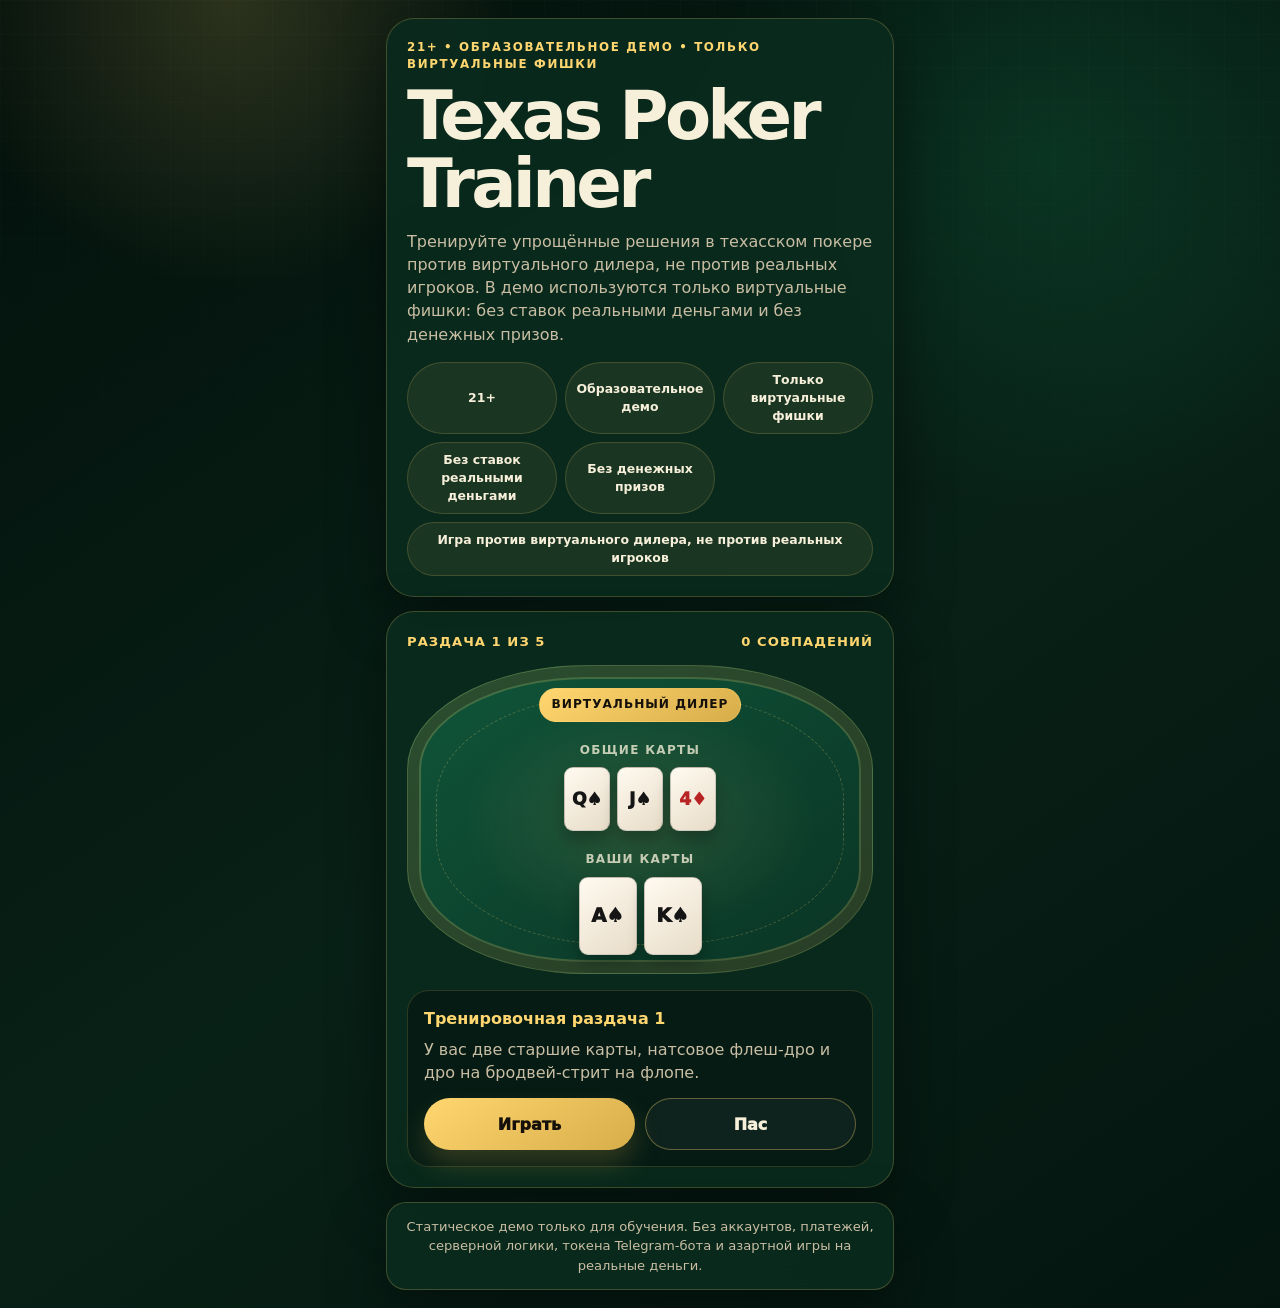
==== website/demo/index.html @ 0be17fb0 "Localize Telegram demo to Russian" ====
<!DOCTYPE html>
<html lang="ru">
<head>
  <meta charset="UTF-8" />
  <meta name="viewport" content="width=device-width, initial-scale=1.0, viewport-fit=cover" />
  <meta
    name="description"
    content="Texas Poker Trainer — статическое образовательное демо для открытия в Telegram Mini App. 21+, только виртуальные фишки, без ставок реальными деньгами."
  />
  <title>Texas Poker Trainer — демо для Telegram Mini App</title>
  <!-- Полностью статическое демо: без бэкенда, отслеживания, cookies, хранилищ и внешних скриптов. -->
  <link rel="stylesheet" href="styles.css" />
</head>
<body>
  <main class="demo-shell" aria-live="polite">
    <section class="intro-card" aria-labelledby="demo-title">
      <p class="eyebrow">21+ • Образовательное демо • Только виртуальные фишки</p>
      <h1 id="demo-title">Texas Poker Trainer</h1>
      <p class="intro-text">
        Тренируйте упрощённые решения в техасском покере против виртуального дилера,
        не против реальных игроков. В демо используются только виртуальные фишки:
        без ставок реальными деньгами и без денежных призов.
      </p>
      <div class="safety-grid" aria-label="Важные ограничения демо">
        <span>21+</span>
        <span>Образовательное демо</span>
        <span>Только виртуальные фишки</span>
        <span>Без ставок реальными деньгами</span>
        <span>Без денежных призов</span>
        <span>Игра против виртуального дилера, не против реальных игроков</span>
      </div>
    </section>

    <section class="trainer-card" aria-labelledby="hand-title">
      <div class="progress-row">
        <span id="hand-progress">Раздача 1 из 5</span>
        <span id="score-label">0 совпадений</span>
      </div>

      <div class="table-card">
        <div class="dealer-badge">Виртуальный дилер</div>
        <div class="community-area">
          <p class="area-label">Общие карты</p>
          <div id="community-cards" class="cards" aria-label="Общие карты"></div>
        </div>
        <div class="player-area">
          <p class="area-label">Ваши карты</p>
          <div id="player-cards" class="cards player-cards" aria-label="Ваши карты"></div>
        </div>
      </div>

      <div class="decision-panel">
        <p id="hand-title" class="situation-title">Тренировочная раздача</p>
        <p id="situation-text" class="situation-text"></p>
        <div id="choice-buttons" class="choice-buttons">
          <button type="button" class="primary-action" data-choice="Играть">Играть</button>
          <button type="button" class="secondary-action" data-choice="Пас">Пас</button>
        </div>
        <div id="feedback" class="feedback" hidden></div>
        <button id="next-hand" type="button" class="next-button" hidden>Следующая раздача</button>
      </div>
    </section>

    <section id="completion" class="completion-card" hidden aria-labelledby="completion-title">
      <p class="eyebrow">Тренировочное демо завершено</p>
      <h2 id="completion-title">Хорошая тренировка.</h2>
      <p id="completion-score"></p>
      <p>
        Это упрощённое демо. Полный тренажёр доступен в Android-приложении.
      </p>
      <div class="completion-actions">
        <a
          class="store-button"
          href="https://play.google.com/store/apps/details?id=com.koshaapps.texaspokertrainer2"
          target="_blank"
          rel="noopener noreferrer"
        >
          Скачать в Google Play
        </a>
        <a
          class="site-button"
          href="https://egomoncuk-arch.github.io/texas-poker-trainer-site/"
          target="_blank"
          rel="noopener noreferrer"
        >
          Открыть официальный сайт
        </a>
      </div>
    </section>

    <footer class="demo-footer">
      <p>
        Статическое демо только для обучения. Без аккаунтов, платежей, серверной логики,
        токена Telegram-бота и азартной игры на реальные деньги.
      </p>
    </footer>
  </main>

  <script src="app.js"></script>
</body>
</html>
---- website/demo/styles.css ----
:root {
  --bg: #04150f;
  --felt: #0a3324;
  --felt-light: #10563a;
  --panel: rgba(10, 43, 30, 0.92);
  --panel-strong: rgba(6, 28, 20, 0.96);
  --gold: #d7ad4a;
  --gold-bright: #ffd66f;
  --cream: #f6efd9;
  --muted: #c9bea3;
  --line: rgba(255, 214, 111, 0.22);
  --danger: #ff8a72;
  --success: #62d78e;
  --shadow: 0 22px 58px rgba(0, 0, 0, 0.42);
}

* {
  box-sizing: border-box;
}

html {
  min-height: 100%;
  background: var(--bg);
}

body {
  min-height: 100%;
  margin: 0;
  color: var(--cream);
  background:
    radial-gradient(circle at 18% 0%, rgba(255, 214, 111, 0.16), transparent 18rem),
    radial-gradient(circle at 82% 12%, rgba(24, 160, 102, 0.18), transparent 22rem),
    linear-gradient(145deg, #03100b 0%, #082117 54%, #04150f 100%);
  font-family: system-ui, -apple-system, BlinkMacSystemFont, "Segoe UI", Arial, sans-serif;
  line-height: 1.45;
}

body::before {
  content: "";
  position: fixed;
  inset: 0;
  pointer-events: none;
  background-image:
    linear-gradient(rgba(255, 255, 255, 0.025) 1px, transparent 1px),
    linear-gradient(90deg, rgba(255, 255, 255, 0.025) 1px, transparent 1px);
  background-size: 34px 34px;
  mask-image: linear-gradient(to bottom, rgba(0, 0, 0, 0.7), transparent 72%);
}

button,
a {
  -webkit-tap-highlight-color: transparent;
}

button {
  font: inherit;
}

.demo-shell {
  position: relative;
  width: min(100%, 540px);
  min-height: 100vh;
  min-height: 100dvh;
  margin: 0 auto;
  padding: max(18px, env(safe-area-inset-top)) 16px max(18px, env(safe-area-inset-bottom));
}

.intro-card,
.trainer-card,
.completion-card,
.demo-footer {
  border: 1px solid var(--line);
  background: var(--panel);
  box-shadow: var(--shadow);
  backdrop-filter: blur(12px);
}

.intro-card,
.trainer-card,
.completion-card {
  border-radius: 28px;
  padding: 20px;
}

.intro-card {
  margin-bottom: 14px;
}

.eyebrow {
  margin: 0 0 10px;
  color: var(--gold-bright);
  font-size: 0.74rem;
  font-weight: 900;
  letter-spacing: 0.14em;
  text-transform: uppercase;
}

h1,
h2,
p {
  margin-top: 0;
}

h1,
h2 {
  margin-bottom: 12px;
  line-height: 1;
  letter-spacing: -0.055em;
}

h1 {
  font-size: clamp(2.45rem, 12vw, 4.2rem);
}

h2 {
  font-size: clamp(2rem, 9vw, 3.2rem);
}

.intro-text,
.situation-text,
.completion-card p,
.demo-footer p {
  color: var(--muted);
}

.intro-text {
  margin-bottom: 16px;
}

.safety-grid {
  display: grid;
  grid-template-columns: repeat(2, minmax(0, 1fr));
  gap: 8px;
}

.safety-grid span {
  min-height: 42px;
  display: grid;
  place-items: center;
  padding: 8px;
  border: 1px solid rgba(255, 214, 111, 0.18);
  border-radius: 999px;
  color: var(--cream);
  background: rgba(255, 214, 111, 0.07);
  font-size: 0.78rem;
  font-weight: 800;
  text-align: center;
}


.safety-grid span:last-child {
  grid-column: 1 / -1;
}

.progress-row {
  display: flex;
  justify-content: space-between;
  gap: 12px;
  margin-bottom: 14px;
  color: var(--gold-bright);
  font-size: 0.82rem;
  font-weight: 900;
  text-transform: uppercase;
  letter-spacing: 0.08em;
}

.table-card {
  position: relative;
  overflow: hidden;
  min-height: 308px;
  display: grid;
  align-content: space-between;
  gap: 20px;
  margin-bottom: 16px;
  padding: 22px 14px 18px;
  border: 1px solid rgba(255, 214, 111, 0.25);
  border-radius: 180px / 104px;
  background:
    radial-gradient(ellipse at center, rgba(255, 214, 111, 0.12), transparent 54%),
    linear-gradient(145deg, var(--felt-light), var(--felt));
  box-shadow: inset 0 0 0 11px rgba(5, 20, 14, 0.38), inset 0 0 0 13px rgba(255, 214, 111, 0.22);
}

.table-card::after {
  content: "";
  position: absolute;
  inset: 28px;
  border: 1px dashed rgba(255, 214, 111, 0.25);
  border-radius: inherit;
  pointer-events: none;
}

.dealer-badge {
  width: max-content;
  margin: 0 auto;
  padding: 7px 12px;
  border: 1px solid rgba(255, 214, 111, 0.25);
  border-radius: 999px;
  color: #15110a;
  background: linear-gradient(145deg, var(--gold-bright), var(--gold));
  font-size: 0.76rem;
  font-weight: 900;
  text-transform: uppercase;
  letter-spacing: 0.08em;
}

.community-area,
.player-area {
  position: relative;
  z-index: 1;
  text-align: center;
}

.area-label {
  margin-bottom: 8px;
  color: rgba(246, 239, 217, 0.78);
  font-size: 0.75rem;
  font-weight: 800;
  text-transform: uppercase;
  letter-spacing: 0.11em;
}

.cards {
  display: flex;
  flex-wrap: wrap;
  justify-content: center;
  gap: 7px;
}

.card {
  width: 46px;
  height: 64px;
  display: grid;
  place-items: center;
  border: 1px solid rgba(0, 0, 0, 0.18);
  border-radius: 9px;
  color: #151515;
  background: linear-gradient(145deg, #fffaf0, #e7dcc8);
  box-shadow: 0 9px 16px rgba(0, 0, 0, 0.26);
  font-size: 1.08rem;
  font-weight: 950;
}

.card.red {
  color: #b82424;
}

.player-cards .card {
  width: 58px;
  height: 78px;
  font-size: 1.22rem;
}

.decision-panel {
  border: 1px solid rgba(255, 214, 111, 0.16);
  border-radius: 22px;
  padding: 16px;
  background: var(--panel-strong);
}

.situation-title {
  margin-bottom: 8px;
  color: var(--gold-bright);
  font-weight: 900;
}

.situation-text {
  margin-bottom: 14px;
}

.choice-buttons,
.completion-actions {
  display: grid;
  gap: 10px;
}

.primary-action,
.secondary-action,
.next-button,
.store-button,
.site-button {
  min-height: 52px;
  display: inline-flex;
  align-items: center;
  justify-content: center;
  border-radius: 999px;
  font-weight: 950;
  text-decoration: none;
  cursor: pointer;
}

.primary-action,
.next-button,
.store-button {
  border: 0;
  color: #15110a;
  background: linear-gradient(145deg, var(--gold-bright), var(--gold));
  box-shadow: 0 14px 28px rgba(215, 173, 74, 0.22);
}

.secondary-action,
.site-button {
  border: 1px solid rgba(255, 214, 111, 0.35);
  color: var(--cream);
  background: rgba(255, 255, 255, 0.04);
}

.primary-action:active,
.secondary-action:active,
.next-button:active,
.store-button:active,
.site-button:active {
  transform: translateY(1px);
}

.feedback {
  margin-top: 14px;
  padding: 14px;
  border-radius: 18px;
  background: rgba(255, 255, 255, 0.055);
}

.feedback h3 {
  margin: 0 0 8px;
  font-size: 1.1rem;
}

.feedback p {
  margin: 0 0 8px;
  color: var(--muted);
}

.feedback p:last-child {
  margin-bottom: 0;
}

.feedback .matched {
  color: var(--success);
}

.feedback .missed {
  color: var(--danger);
}

.next-button {
  width: 100%;
  margin-top: 12px;
}

.completion-card {
  margin-top: 14px;
}

.completion-card[hidden],
.trainer-card[hidden],
.feedback[hidden],
.next-button[hidden] {
  display: none;
}

.demo-footer {
  margin-top: 14px;
  padding: 14px 16px;
  border-radius: 20px;
}

.demo-footer p {
  margin: 0;
  font-size: 0.82rem;
  text-align: center;
}

@media (min-width: 460px) {
  .choice-buttons,
  .completion-actions {
    grid-template-columns: repeat(2, minmax(0, 1fr));
  }

  .safety-grid {
    grid-template-columns: repeat(3, minmax(0, 1fr));
  }
}
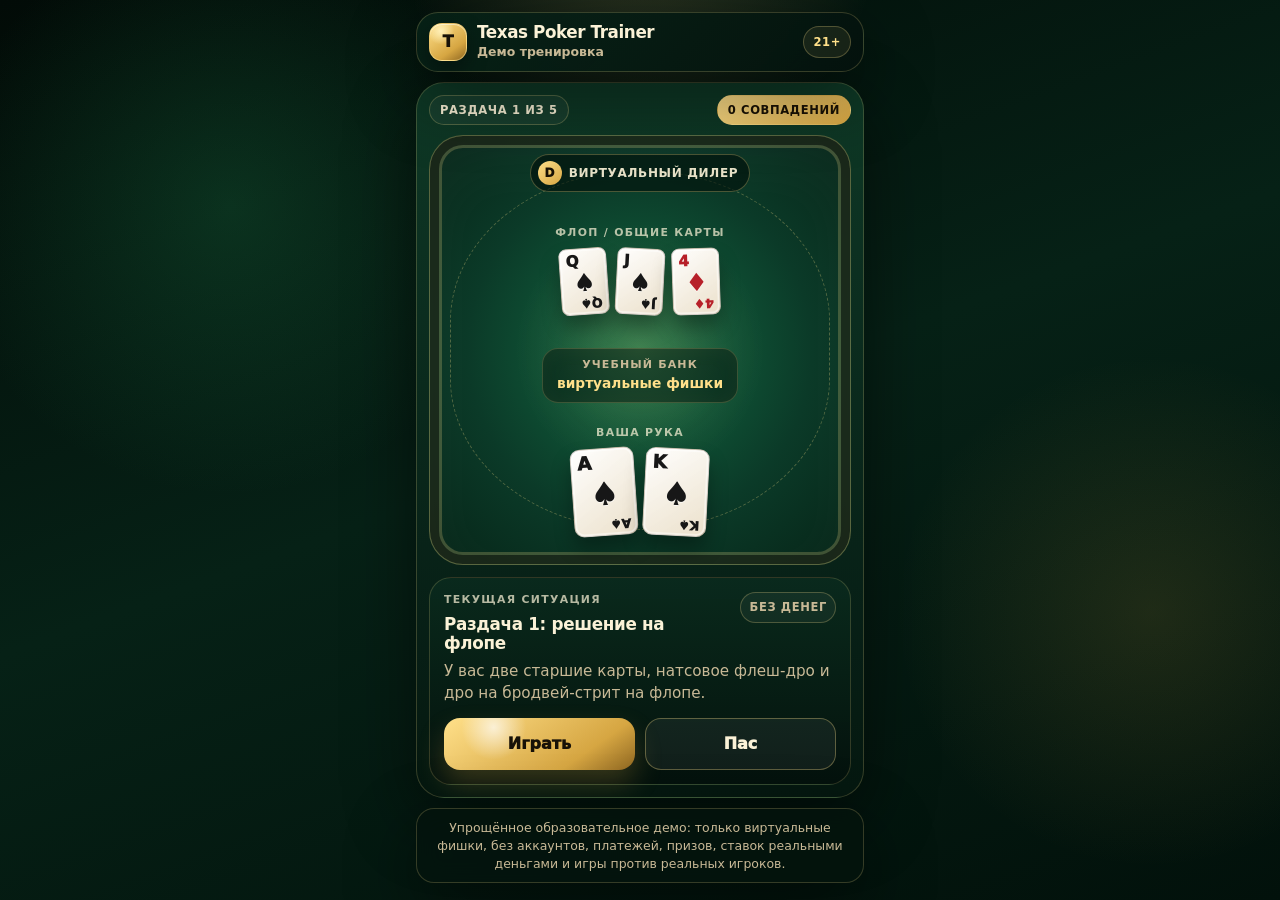
==== commit 655516d0: "Polish Russian demo copy" ====
--- a/website/demo/index.html
+++ b/website/demo/index.html
@@ -5,7 +5,7 @@
   <meta name="viewport" content="width=device-width, initial-scale=1.0, viewport-fit=cover" />
   <meta
     name="description"
-    content="Texas Poker Trainer — статическое образовательное демо для открытия в Telegram Mini App. 21+, только виртуальные фишки, без ставок реальными деньгами."
+    content="Texas Poker Trainer — статическое образовательное демо для Telegram Mini App. 21+, только виртуальные фишки, без ставок реальными деньгами."
   />
   <title>Texas Poker Trainer — демо для Telegram Mini App</title>
   <!-- Полностью статическое демо: без бэкенда, отслеживания, cookies, хранилищ и внешних скриптов. -->
@@ -13,58 +13,68 @@
 </head>
 <body>
   <main class="demo-shell" aria-live="polite">
-    <section class="intro-card" aria-labelledby="demo-title">
-      <p class="eyebrow">21+ • Образовательное демо • Только виртуальные фишки</p>
-      <h1 id="demo-title">Texas Poker Trainer</h1>
-      <p class="intro-text">
-        Тренируйте упрощённые решения в техасском покере против виртуального дилера,
-        не против реальных игроков. В демо используются только виртуальные фишки:
-        без ставок реальными деньгами и без денежных призов.
-      </p>
-      <div class="safety-grid" aria-label="Важные ограничения демо">
-        <span>21+</span>
-        <span>Образовательное демо</span>
-        <span>Только виртуальные фишки</span>
-        <span>Без ставок реальными деньгами</span>
-        <span>Без денежных призов</span>
-        <span>Игра против виртуального дилера, не против реальных игроков</span>
+    <header class="app-header" aria-labelledby="app-title">
+      <div class="brand-mark" aria-hidden="true">T</div>
+      <div class="brand-copy">
+        <h1 id="app-title">Texas Poker Trainer</h1>
+        <p>Демо тренировка</p>
       </div>
-    </section>
+      <span class="age-badge">21+</span>
+    </header>
 
     <section class="trainer-card" aria-labelledby="hand-title">
-      <div class="progress-row">
-        <span id="hand-progress">Раздача 1 из 5</span>
-        <span id="score-label">0 совпадений</span>
+      <div class="status-row" aria-label="Прогресс тренировки">
+        <span id="hand-progress" class="status-pill">Раздача 1 из 5</span>
+        <span id="score-label" class="status-pill status-pill--gold">0 совпадений</span>
       </div>
 
-      <div class="table-card">
-        <div class="dealer-badge">Виртуальный дилер</div>
+      <div class="table-card" aria-label="Покерный стол">
+        <div class="dealer-seat">
+          <span class="dealer-chip" aria-hidden="true">D</span>
+          <span>Виртуальный дилер</span>
+        </div>
+
         <div class="community-area">
-          <p class="area-label">Общие карты</p>
-          <div id="community-cards" class="cards" aria-label="Общие карты"></div>
+          <p class="area-label">Флоп / общие карты</p>
+          <div id="community-cards" class="cards community-cards" aria-label="Общие карты"></div>
         </div>
+
+        <div class="pot-panel" aria-label="Учебный банк">
+          <span>Учебный банк</span>
+          <strong>виртуальные фишки</strong>
+        </div>
+
         <div class="player-area">
-          <p class="area-label">Ваши карты</p>
+          <p class="area-label">Ваша рука</p>
           <div id="player-cards" class="cards player-cards" aria-label="Ваши карты"></div>
         </div>
       </div>
 
-      <div class="decision-panel">
-        <p id="hand-title" class="situation-title">Тренировочная раздача</p>
+      <article class="decision-panel" aria-labelledby="hand-title">
+        <div class="panel-heading">
+          <div>
+            <p class="panel-kicker">Текущая ситуация</p>
+            <h2 id="hand-title" class="situation-title">Тренировочная раздача</h2>
+          </div>
+          <span class="mode-chip">Без денег</span>
+        </div>
         <p id="situation-text" class="situation-text"></p>
-        <div id="choice-buttons" class="choice-buttons">
+
+        <div id="choice-buttons" class="choice-buttons" aria-label="Выберите тренировочное действие">
           <button type="button" class="primary-action" data-choice="Играть">Играть</button>
           <button type="button" class="secondary-action" data-choice="Пас">Пас</button>
         </div>
-        <div id="feedback" class="feedback" hidden></div>
+
+        <section id="feedback" class="feedback" hidden aria-label="Рекомендация тренажёра"></section>
         <button id="next-hand" type="button" class="next-button" hidden>Следующая раздача</button>
-      </div>
+      </article>
     </section>
 
     <section id="completion" class="completion-card" hidden aria-labelledby="completion-title">
-      <p class="eyebrow">Тренировочное демо завершено</p>
-      <h2 id="completion-title">Хорошая тренировка.</h2>
-      <p id="completion-score"></p>
+      <div class="completion-medal" aria-hidden="true">★</div>
+      <p class="panel-kicker">Тренировочное демо завершено</p>
+      <h2 id="completion-title">Сессия пройдена</h2>
+      <p id="completion-score" class="completion-score"></p>
       <p>
         Это упрощённое демо. Полный тренажёр доступен в Android-приложении.
       </p>
@@ -88,12 +98,12 @@
       </div>
     </section>
 
-    <footer class="demo-footer">
+    <aside class="safety-panel" aria-label="Ограничения демо">
       <p>
-        Статическое демо только для обучения. Без аккаунтов, платежей, серверной логики,
-        токена Telegram-бота и азартной игры на реальные деньги.
+        Упрощённое образовательное демо: только виртуальные фишки, без аккаунтов,
+        платежей, призов, ставок реальными деньгами и игры против реальных игроков.
       </p>
-    </footer>
+    </aside>
   </main>
 
   <script src="app.js"></script>
--- a/website/demo/styles.css
+++ b/website/demo/styles.css
@@ -1,17 +1,22 @@
 :root {
-  --bg: #04150f;
-  --felt: #0a3324;
-  --felt-light: #10563a;
-  --panel: rgba(10, 43, 30, 0.92);
-  --panel-strong: rgba(6, 28, 20, 0.96);
-  --gold: #d7ad4a;
-  --gold-bright: #ffd66f;
-  --cream: #f6efd9;
-  --muted: #c9bea3;
-  --line: rgba(255, 214, 111, 0.22);
-  --danger: #ff8a72;
-  --success: #62d78e;
-  --shadow: 0 22px 58px rgba(0, 0, 0, 0.42);
+  --bg: #02110b;
+  --felt: #0b3a28;
+  --felt-deep: #062417;
+  --felt-light: #136b43;
+  --panel: rgba(8, 31, 22, 0.94);
+  --panel-soft: rgba(14, 54, 37, 0.82);
+  --panel-strong: rgba(4, 20, 14, 0.98);
+  --gold: #d6a642;
+  --gold-bright: #ffe08a;
+  --gold-deep: #8f6721;
+  --cream: #fbf2d7;
+  --muted: #c8b996;
+  --line: rgba(255, 224, 138, 0.2);
+  --danger: #ff7c68;
+  --success: #5fe090;
+  --black-card: #171717;
+  --red-card: #b72029;
+  --shadow: 0 24px 70px rgba(0, 0, 0, 0.48);
 }
 
 * {
@@ -28,11 +33,12 @@
   margin: 0;
   color: var(--cream);
   background:
-    radial-gradient(circle at 18% 0%, rgba(255, 214, 111, 0.16), transparent 18rem),
-    radial-gradient(circle at 82% 12%, rgba(24, 160, 102, 0.18), transparent 22rem),
-    linear-gradient(145deg, #03100b 0%, #082117 54%, #04150f 100%);
+    radial-gradient(circle at 50% -8%, rgba(255, 224, 138, 0.18), transparent 15rem),
+    radial-gradient(circle at 18% 23%, rgba(33, 143, 85, 0.24), transparent 18rem),
+    radial-gradient(circle at 90% 68%, rgba(214, 166, 66, 0.13), transparent 16rem),
+    linear-gradient(160deg, #020b07 0%, #062116 48%, #02110b 100%);
   font-family: system-ui, -apple-system, BlinkMacSystemFont, "Segoe UI", Arial, sans-serif;
-  line-height: 1.45;
+  line-height: 1.42;
 }
 
 body::before {
@@ -40,11 +46,10 @@
   position: fixed;
   inset: 0;
   pointer-events: none;
-  background-image:
-    linear-gradient(rgba(255, 255, 255, 0.025) 1px, transparent 1px),
-    linear-gradient(90deg, rgba(255, 255, 255, 0.025) 1px, transparent 1px);
-  background-size: 34px 34px;
-  mask-image: linear-gradient(to bottom, rgba(0, 0, 0, 0.7), transparent 72%);
+  background:
+    linear-gradient(120deg, rgba(255, 224, 138, 0.055) 0 1px, transparent 1px 22px),
+    linear-gradient(30deg, rgba(255, 255, 255, 0.025) 0 1px, transparent 1px 20px);
+  mask-image: radial-gradient(ellipse at top, rgba(0, 0, 0, 0.72), transparent 72%);
 }
 
 button,
@@ -54,45 +59,6 @@
 
 button {
   font: inherit;
-}
-
-.demo-shell {
-  position: relative;
-  width: min(100%, 540px);
-  min-height: 100vh;
-  min-height: 100dvh;
-  margin: 0 auto;
-  padding: max(18px, env(safe-area-inset-top)) 16px max(18px, env(safe-area-inset-bottom));
-}
-
-.intro-card,
-.trainer-card,
-.completion-card,
-.demo-footer {
-  border: 1px solid var(--line);
-  background: var(--panel);
-  box-shadow: var(--shadow);
-  backdrop-filter: blur(12px);
-}
-
-.intro-card,
-.trainer-card,
-.completion-card {
-  border-radius: 28px;
-  padding: 20px;
-}
-
-.intro-card {
-  margin-bottom: 14px;
-}
-
-.eyebrow {
-  margin: 0 0 10px;
-  color: var(--gold-bright);
-  font-size: 0.74rem;
-  font-weight: 900;
-  letter-spacing: 0.14em;
-  text-transform: uppercase;
 }
 
 h1,
@@ -101,176 +67,379 @@
   margin-top: 0;
 }
 
-h1,
-h2 {
-  margin-bottom: 12px;
-  line-height: 1;
-  letter-spacing: -0.055em;
-}
-
-h1 {
-  font-size: clamp(2.45rem, 12vw, 4.2rem);
-}
-
-h2 {
-  font-size: clamp(2rem, 9vw, 3.2rem);
-}
-
-.intro-text,
-.situation-text,
-.completion-card p,
-.demo-footer p {
+.demo-shell {
+  position: relative;
+  width: min(100%, 480px);
+  min-height: 100vh;
+  min-height: 100dvh;
+  margin: 0 auto;
+  padding: max(12px, env(safe-area-inset-top)) 12px max(14px, env(safe-area-inset-bottom));
+}
+
+.app-header,
+.trainer-card,
+.safety-panel,
+.completion-card {
+  border: 1px solid var(--line);
+  box-shadow: var(--shadow);
+  backdrop-filter: blur(12px);
+}
+
+.app-header {
+  position: sticky;
+  top: 0;
+  z-index: 5;
+  display: grid;
+  grid-template-columns: auto 1fr auto;
+  align-items: center;
+  gap: 10px;
+  margin-bottom: 10px;
+  padding: 10px 12px;
+  border-radius: 22px;
+  background: linear-gradient(135deg, rgba(7, 34, 23, 0.96), rgba(4, 18, 13, 0.92));
+}
+
+.brand-mark {
+  width: 38px;
+  height: 38px;
+  display: grid;
+  place-items: center;
+  border: 1px solid rgba(255, 224, 138, 0.55);
+  border-radius: 13px;
+  color: #171107;
+  background:
+    radial-gradient(circle at 30% 20%, #fff0b8, transparent 35%),
+    linear-gradient(145deg, var(--gold-bright), var(--gold) 68%, var(--gold-deep));
+  box-shadow: inset 0 1px 0 rgba(255, 255, 255, 0.48), 0 8px 20px rgba(0, 0, 0, 0.34);
+  font-weight: 950;
+}
+
+.brand-copy h1 {
+  margin: 0;
+  font-size: 1.05rem;
+  line-height: 1.08;
+  letter-spacing: -0.025em;
+}
+
+.brand-copy p {
+  margin: 2px 0 0;
   color: var(--muted);
-}
-
-.intro-text {
-  margin-bottom: 16px;
-}
-
-.safety-grid {
-  display: grid;
-  grid-template-columns: repeat(2, minmax(0, 1fr));
-  gap: 8px;
-}
-
-.safety-grid span {
-  min-height: 42px;
-  display: grid;
-  place-items: center;
-  padding: 8px;
-  border: 1px solid rgba(255, 214, 111, 0.18);
+  font-size: 0.78rem;
+  font-weight: 750;
+}
+
+.age-badge,
+.mode-chip,
+.status-pill {
+  border: 1px solid rgba(255, 224, 138, 0.25);
   border-radius: 999px;
-  color: var(--cream);
-  background: rgba(255, 214, 111, 0.07);
-  font-size: 0.78rem;
-  font-weight: 800;
-  text-align: center;
-}
-
-
-.safety-grid span:last-child {
-  grid-column: 1 / -1;
-}
-
-.progress-row {
+  background: rgba(255, 224, 138, 0.08);
+  color: var(--gold-bright);
+  font-size: 0.72rem;
+  font-weight: 900;
+  letter-spacing: 0.055em;
+  text-transform: uppercase;
+}
+
+.age-badge {
+  padding: 7px 9px;
+}
+
+.trainer-card,
+.completion-card {
+  overflow: hidden;
+  border-radius: 28px;
+  background:
+    linear-gradient(180deg, rgba(15, 58, 39, 0.94), rgba(5, 23, 16, 0.98)),
+    var(--panel);
+}
+
+.trainer-card {
+  padding: 12px;
+}
+
+.status-row {
   display: flex;
   justify-content: space-between;
-  gap: 12px;
-  margin-bottom: 14px;
-  color: var(--gold-bright);
-  font-size: 0.82rem;
-  font-weight: 900;
-  text-transform: uppercase;
-  letter-spacing: 0.08em;
+  gap: 8px;
+  margin-bottom: 10px;
+}
+
+.status-pill {
+  min-height: 30px;
+  display: inline-flex;
+  align-items: center;
+  justify-content: center;
+  padding: 6px 10px;
+  color: var(--cream);
+  background: rgba(255, 255, 255, 0.045);
+  white-space: nowrap;
+}
+
+.status-pill--gold {
+  color: #1a1205;
+  background: linear-gradient(145deg, var(--gold-bright), var(--gold));
+  border-color: transparent;
 }
 
 .table-card {
   position: relative;
   overflow: hidden;
-  min-height: 308px;
-  display: grid;
-  align-content: space-between;
-  gap: 20px;
-  margin-bottom: 16px;
-  padding: 22px 14px 18px;
-  border: 1px solid rgba(255, 214, 111, 0.25);
-  border-radius: 180px / 104px;
-  background:
-    radial-gradient(ellipse at center, rgba(255, 214, 111, 0.12), transparent 54%),
-    linear-gradient(145deg, var(--felt-light), var(--felt));
-  box-shadow: inset 0 0 0 11px rgba(5, 20, 14, 0.38), inset 0 0 0 13px rgba(255, 214, 111, 0.22);
-}
-
+  min-height: clamp(318px, 68vh, 430px);
+  display: grid;
+  grid-template-rows: auto 1fr auto 1fr;
+  align-items: center;
+  gap: 10px;
+  margin-bottom: 12px;
+  padding: 18px 12px 16px;
+  border: 1px solid rgba(255, 224, 138, 0.33);
+  border-radius: 34px;
+  background:
+    radial-gradient(ellipse at 50% 50%, rgba(255, 224, 138, 0.12), transparent 42%),
+    radial-gradient(ellipse at center, var(--felt-light) 0%, var(--felt) 58%, var(--felt-deep) 100%);
+  box-shadow:
+    inset 0 0 0 9px rgba(2, 14, 9, 0.62),
+    inset 0 0 0 12px rgba(255, 224, 138, 0.22),
+    inset 0 24px 70px rgba(255, 255, 255, 0.045);
+}
+
+.table-card::before,
 .table-card::after {
   content: "";
   position: absolute;
-  inset: 28px;
-  border: 1px dashed rgba(255, 214, 111, 0.25);
-  border-radius: inherit;
   pointer-events: none;
 }
 
-.dealer-badge {
-  width: max-content;
-  margin: 0 auto;
-  padding: 7px 12px;
-  border: 1px solid rgba(255, 214, 111, 0.25);
-  border-radius: 999px;
-  color: #15110a;
-  background: linear-gradient(145deg, var(--gold-bright), var(--gold));
-  font-size: 0.76rem;
-  font-weight: 900;
-  text-transform: uppercase;
-  letter-spacing: 0.08em;
-}
-
+.table-card::before {
+  inset: 34px 20px;
+  border: 1px dashed rgba(255, 224, 138, 0.28);
+  border-radius: 50% / 42%;
+}
+
+.table-card::after {
+  width: 210px;
+  height: 210px;
+  left: 50%;
+  top: 50%;
+  border-radius: 50%;
+  background: radial-gradient(circle, rgba(255, 224, 138, 0.08), transparent 64%);
+  transform: translate(-50%, -50%);
+}
+
+.dealer-seat,
 .community-area,
+.pot-panel,
 .player-area {
   position: relative;
   z-index: 1;
+}
+
+.dealer-seat {
+  width: max-content;
+  max-width: 100%;
+  display: inline-flex;
+  align-items: center;
+  gap: 7px;
+  justify-self: center;
+  padding: 6px 11px 6px 7px;
+  border: 1px solid rgba(255, 224, 138, 0.28);
+  border-radius: 999px;
+  background: rgba(3, 18, 12, 0.64);
+  color: rgba(251, 242, 215, 0.92);
+  font-size: 0.75rem;
+  font-weight: 850;
+  text-transform: uppercase;
+  letter-spacing: 0.055em;
+}
+
+.dealer-chip {
+  width: 24px;
+  height: 24px;
+  display: grid;
+  place-items: center;
+  border-radius: 50%;
+  color: #181104;
+  background: linear-gradient(145deg, var(--gold-bright), var(--gold));
+  font-size: 0.75rem;
+  font-weight: 950;
+}
+
+.community-area,
+.player-area {
   text-align: center;
 }
 
-.area-label {
-  margin-bottom: 8px;
-  color: rgba(246, 239, 217, 0.78);
-  font-size: 0.75rem;
-  font-weight: 800;
+.area-label,
+.panel-kicker {
+  margin-bottom: 7px;
+  color: rgba(251, 242, 215, 0.72);
+  font-size: 0.68rem;
+  font-weight: 900;
+  letter-spacing: 0.12em;
   text-transform: uppercase;
-  letter-spacing: 0.11em;
 }
 
 .cards {
   display: flex;
   flex-wrap: wrap;
   justify-content: center;
-  gap: 7px;
+  gap: 8px;
 }
 
 .card {
-  width: 46px;
-  height: 64px;
-  display: grid;
-  place-items: center;
-  border: 1px solid rgba(0, 0, 0, 0.18);
-  border-radius: 9px;
-  color: #151515;
-  background: linear-gradient(145deg, #fffaf0, #e7dcc8);
-  box-shadow: 0 9px 16px rgba(0, 0, 0, 0.26);
-  font-size: 1.08rem;
+  position: relative;
+  width: 48px;
+  height: 67px;
+  display: flex;
+  flex-direction: column;
+  justify-content: space-between;
+  padding: 5px 6px;
+  border: 1px solid rgba(30, 19, 8, 0.2);
+  border-radius: 8px;
+  color: var(--black-card);
+  background:
+    linear-gradient(145deg, rgba(255, 255, 255, 0.94), rgba(235, 224, 202, 0.98)),
+    #fffaf0;
+  box-shadow: 0 12px 20px rgba(0, 0, 0, 0.32), inset 0 0 0 2px rgba(255, 255, 255, 0.45);
   font-weight: 950;
+  transform: rotate(var(--tilt, 0deg));
+}
+
+.card:nth-child(1) {
+  --tilt: -4deg;
+}
+
+.card:nth-child(2) {
+  --tilt: 3deg;
+}
+
+.card:nth-child(3) {
+  --tilt: -2deg;
+}
+
+.card:nth-child(4) {
+  --tilt: 2deg;
+}
+
+.card:nth-child(5) {
+  --tilt: 4deg;
 }
 
 .card.red {
-  color: #b82424;
+  color: var(--red-card);
+}
+
+.card-rank,
+.card-suit {
+  display: block;
+  line-height: 1;
+}
+
+.card-rank {
+  align-self: flex-start;
+  font-size: 0.95rem;
+}
+
+.card-suit {
+  align-self: center;
+  font-size: 1.45rem;
+  text-shadow: 0 1px 0 rgba(255, 255, 255, 0.65);
+}
+
+.card-corner {
+  align-self: flex-end;
+  transform: rotate(180deg);
+  font-size: 0.78rem;
+  line-height: 1;
 }
 
 .player-cards .card {
-  width: 58px;
-  height: 78px;
-  font-size: 1.22rem;
+  width: 64px;
+  height: 88px;
+  border-radius: 10px;
+}
+
+.player-cards .card-rank {
+  font-size: 1.15rem;
+}
+
+.player-cards .card-suit {
+  font-size: 1.9rem;
+}
+
+.pot-panel {
+  justify-self: center;
+  display: grid;
+  gap: 2px;
+  min-width: 156px;
+  padding: 8px 14px;
+  border: 1px solid rgba(255, 224, 138, 0.2);
+  border-radius: 16px;
+  background: rgba(3, 18, 12, 0.5);
+  text-align: center;
+  box-shadow: inset 0 0 22px rgba(255, 224, 138, 0.05);
+}
+
+.pot-panel span {
+  color: var(--muted);
+  font-size: 0.69rem;
+  font-weight: 850;
+  text-transform: uppercase;
+  letter-spacing: 0.1em;
+}
+
+.pot-panel strong {
+  color: var(--gold-bright);
+  font-size: 0.86rem;
 }
 
 .decision-panel {
-  border: 1px solid rgba(255, 214, 111, 0.16);
+  border: 1px solid rgba(255, 224, 138, 0.18);
   border-radius: 22px;
-  padding: 16px;
-  background: var(--panel-strong);
+  padding: 14px;
+  background:
+    linear-gradient(180deg, rgba(10, 42, 29, 0.96), rgba(4, 18, 13, 0.98)),
+    var(--panel-strong);
+}
+
+.panel-heading {
+  display: flex;
+  align-items: flex-start;
+  justify-content: space-between;
+  gap: 10px;
+  margin-bottom: 8px;
 }
 
 .situation-title {
-  margin-bottom: 8px;
-  color: var(--gold-bright);
-  font-weight: 900;
+  margin: 0;
+  color: var(--cream);
+  font-size: 1.05rem;
+  line-height: 1.14;
+  letter-spacing: -0.02em;
+}
+
+.mode-chip {
+  flex: 0 0 auto;
+  padding: 6px 8px;
+  color: var(--muted);
+  background: rgba(255, 255, 255, 0.045);
+}
+
+.situation-text,
+.safety-panel p,
+.completion-card p {
+  color: var(--muted);
 }
 
 .situation-text {
   margin-bottom: 14px;
+  font-size: 0.95rem;
 }
 
 .choice-buttons,
 .completion-actions {
   display: grid;
+  grid-template-columns: repeat(2, minmax(0, 1fr));
   gap: 10px;
 }
 
@@ -283,26 +452,29 @@
   display: inline-flex;
   align-items: center;
   justify-content: center;
-  border-radius: 999px;
+  border-radius: 16px;
   font-weight: 950;
   text-decoration: none;
   cursor: pointer;
+  transition: transform 140ms ease, filter 140ms ease;
 }
 
 .primary-action,
 .next-button,
 .store-button {
   border: 0;
-  color: #15110a;
-  background: linear-gradient(145deg, var(--gold-bright), var(--gold));
-  box-shadow: 0 14px 28px rgba(215, 173, 74, 0.22);
+  color: #171107;
+  background:
+    radial-gradient(circle at 26% 18%, rgba(255, 255, 255, 0.7), transparent 22%),
+    linear-gradient(145deg, var(--gold-bright), var(--gold) 72%, var(--gold-deep));
+  box-shadow: 0 14px 28px rgba(214, 166, 66, 0.24);
 }
 
 .secondary-action,
 .site-button {
-  border: 1px solid rgba(255, 214, 111, 0.35);
+  border: 1px solid rgba(255, 224, 138, 0.32);
   color: var(--cream);
-  background: rgba(255, 255, 255, 0.04);
+  background: rgba(255, 255, 255, 0.055);
 }
 
 .primary-action:active,
@@ -310,19 +482,48 @@
 .next-button:active,
 .store-button:active,
 .site-button:active {
-  transform: translateY(1px);
+  transform: translateY(1px) scale(0.995);
+}
+
+.primary-action:focus-visible,
+.secondary-action:focus-visible,
+.next-button:focus-visible,
+.store-button:focus-visible,
+.site-button:focus-visible {
+  outline: 3px solid rgba(255, 224, 138, 0.48);
+  outline-offset: 3px;
 }
 
 .feedback {
-  margin-top: 14px;
-  padding: 14px;
+  margin-top: 12px;
+  padding: 13px;
+  border: 1px solid rgba(255, 224, 138, 0.16);
   border-radius: 18px;
   background: rgba(255, 255, 255, 0.055);
 }
 
 .feedback h3 {
-  margin: 0 0 8px;
-  font-size: 1.1rem;
+  margin: 0 0 9px;
+  font-size: 1rem;
+}
+
+.feedback dl {
+  display: grid;
+  grid-template-columns: auto 1fr;
+  gap: 6px 10px;
+  margin: 0 0 10px;
+}
+
+.feedback dt {
+  color: rgba(251, 242, 215, 0.72);
+  font-size: 0.78rem;
+  font-weight: 850;
+}
+
+.feedback dd {
+  margin: 0;
+  color: var(--cream);
+  font-weight: 850;
 }
 
 .feedback p {
@@ -347,8 +548,51 @@
   margin-top: 12px;
 }
 
+.safety-panel {
+  margin-top: 10px;
+  padding: 10px 12px;
+  border-radius: 18px;
+  background: rgba(4, 20, 14, 0.78);
+}
+
+.safety-panel p {
+  margin: 0;
+  font-size: 0.78rem;
+  text-align: center;
+}
+
 .completion-card {
-  margin-top: 14px;
+  display: grid;
+  gap: 10px;
+  margin-top: 10px;
+  padding: 22px 16px;
+  text-align: center;
+}
+
+.completion-medal {
+  width: 58px;
+  height: 58px;
+  display: grid;
+  place-items: center;
+  justify-self: center;
+  border-radius: 50%;
+  color: #171107;
+  background: linear-gradient(145deg, var(--gold-bright), var(--gold));
+  box-shadow: 0 16px 30px rgba(0, 0, 0, 0.34);
+  font-size: 1.5rem;
+}
+
+.completion-card h2 {
+  margin: 0;
+  font-size: clamp(1.75rem, 8vw, 2.4rem);
+  line-height: 1;
+  letter-spacing: -0.045em;
+}
+
+.completion-score {
+  margin-bottom: 0;
+  color: var(--gold-bright) !important;
+  font-weight: 900;
 }
 
 .completion-card[hidden],
@@ -358,25 +602,33 @@
   display: none;
 }
 
-.demo-footer {
-  margin-top: 14px;
-  padding: 14px 16px;
-  border-radius: 20px;
-}
-
-.demo-footer p {
-  margin: 0;
-  font-size: 0.82rem;
-  text-align: center;
-}
-
-@media (min-width: 460px) {
+@media (max-width: 359px) {
+  .demo-shell {
+    padding-inline: 8px;
+  }
+
   .choice-buttons,
   .completion-actions {
-    grid-template-columns: repeat(2, minmax(0, 1fr));
+    grid-template-columns: 1fr;
   }
 
-  .safety-grid {
-    grid-template-columns: repeat(3, minmax(0, 1fr));
+  .table-card {
+    min-height: 300px;
   }
-}
+
+  .card {
+    width: 43px;
+    height: 62px;
+  }
+
+  .player-cards .card {
+    width: 58px;
+    height: 82px;
+  }
+}
+
+@media (min-width: 481px) {
+  .demo-shell {
+    padding-inline: 16px;
+  }
+}
